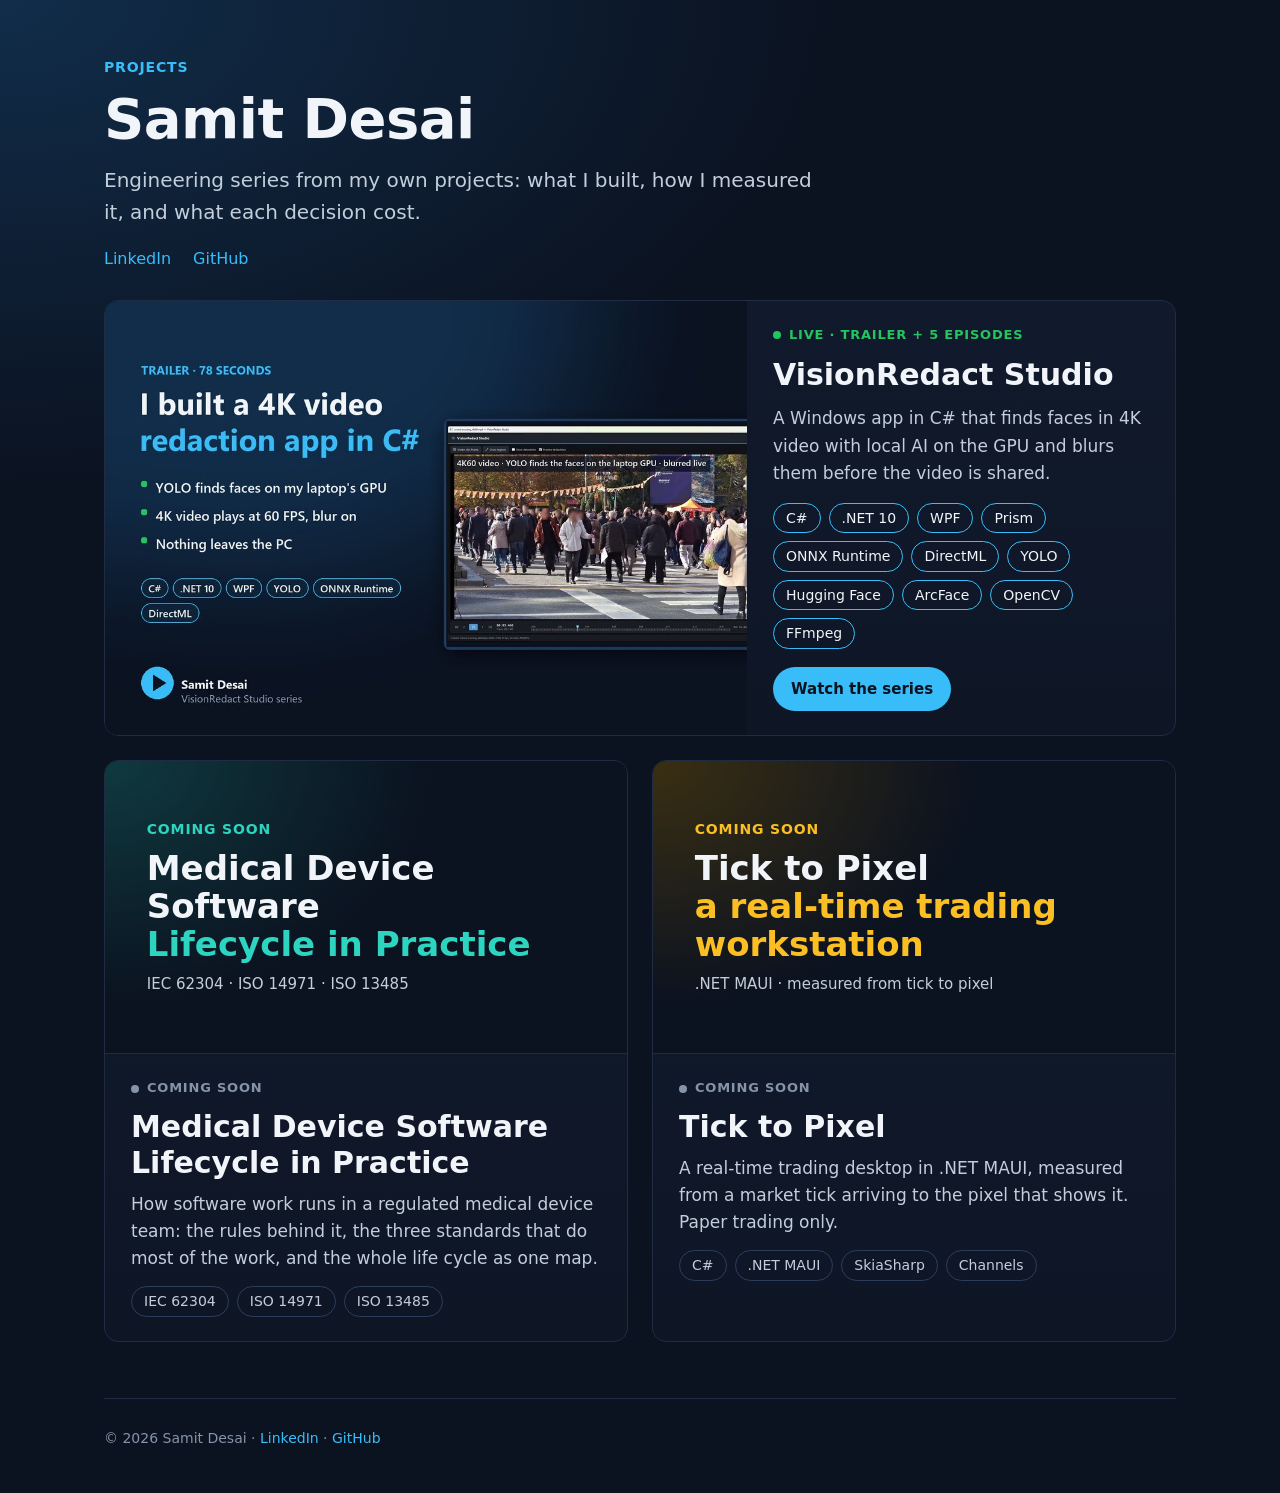
==== index.html @ fae6296b "Project page: list the tools VisionRedact uses" ====
<!doctype html>
<html lang="en">
<head>
<meta charset="utf-8">
<meta name="viewport" content="width=device-width, initial-scale=1">
<title>Samit Desai: projects</title>
<meta name="description" content="Engineering series from my own projects: what I built, how I measured it, and what each decision cost.">
<meta name="author" content="Samit Desai">
<meta name="theme-color" content="#0b1220">
<meta property="og:type" content="website">
<meta property="og:title" content="Samit Desai: projects">
<meta property="og:description" content="Engineering series from my own projects: what I built, how I measured it, and what each decision cost.">
<meta property="og:url" content="https://samit-desai.github.io/">
<meta property="og:image" content="https://samit-desai.github.io/img/visionredact.jpg">
<meta name="twitter:card" content="summary_large_image">
<link rel="icon" href="favicon.svg" type="image/svg+xml">
<style>
:root {
  --bg: #0b1220;
  --glow: #112d4a;
  --panel: #111a2c;
  --panel-2: #0e1626;
  --line: #1f2c44;
  --text: #f1f5f9;
  --text-2: #c3cedb;
  --muted: #8594a8;
  --accent: #38bdf8;
  --green: #22c55e;
  --radius: 14px;
  color-scheme: dark;
}
* { box-sizing: border-box; }
html { -webkit-text-size-adjust: 100%; }
body {
  margin: 0;
  background: var(--bg) radial-gradient(1200px 700px at 0 0, var(--glow), transparent 70%) no-repeat;
  color: var(--text);
  font: 17px/1.6 "Segoe UI", system-ui, -apple-system, "Helvetica Neue", Roboto, Arial, sans-serif;
}
a { color: var(--accent); text-decoration: none; }
a:hover { text-decoration: underline; }
img { display: block; max-width: 100%; }
.wrap { max-width: 1120px; margin: 0 auto; padding-inline: 24px; }
header { padding-block: 56px 28px; }
.kicker { color: var(--accent); font-weight: 700; letter-spacing: .06em; text-transform: uppercase; font-size: 14px; margin: 0 0 10px; }
h1 { font-size: clamp(34px, 6vw, 56px); line-height: 1.1; margin: 0 0 14px; letter-spacing: -.01em; }
.lead { color: var(--text-2); font-size: clamp(17px, 2.2vw, 20px); max-width: 720px; margin: 0 0 18px; }
.contact { display: flex; gap: 22px; font-size: 16px; }
main { display: grid; gap: 24px; padding-bottom: 56px; }
.card {
  display: grid; background: linear-gradient(180deg, var(--panel), var(--panel-2));
  border: 1px solid var(--line); border-radius: var(--radius); overflow: hidden; color: var(--text);
}
.card:hover { text-decoration: none; }
a.card:hover { border-color: #2b5c80; }
a.card:hover .go { background: #7dd3fc; }
.featured { grid-template-columns: 3fr 2fr; }
.cover { aspect-ratio: 16 / 9; width: 100%; height: 100%; object-fit: cover; object-position: 0 50%; background: #0b1220; }
.body { padding: 24px 26px; display: flex; flex-direction: column; gap: 10px; }
.featured .body { justify-content: center; gap: 12px; }
.status { display: inline-flex; align-items: center; gap: 8px; font-size: 13px; font-weight: 700; letter-spacing: .06em; text-transform: uppercase; color: var(--green); }
.status::before { content: ""; width: 8px; height: 8px; border-radius: 50%; background: currentColor; }
.status.soon { color: var(--muted); }
h2 { font-size: clamp(22px, 2.8vw, 30px); line-height: 1.2; margin: 0; }
.body p { margin: 0; color: var(--text-2); }
.tags { display: flex; flex-wrap: wrap; gap: 8px; margin: 4px 0 0; padding: 0; list-style: none; }
.tags li { border: 1.5px solid var(--accent); border-radius: 999px; padding: 3px 12px; font-size: 14px; }
.go { align-self: flex-start; margin-top: 6px; background: var(--accent); color: #0b1220; font-weight: 600; font-size: 15px; padding: 10px 18px; border-radius: 999px; }
.pair { display: grid; grid-template-columns: 1fr 1fr; gap: 24px; }
.pair .card { grid-template-rows: auto 1fr; }
.pair .tags li { border-color: #2b3d5a; color: var(--text-2); }

/* covers for projects that are not out yet, drawn in the style of the episode covers */
.made {
  aspect-ratio: 16 / 9; padding: 7% 8%; display: flex; flex-direction: column; justify-content: center; gap: 4%;
  background: radial-gradient(90% 120% at 0 0, var(--tint), transparent 70%), #0b1220; border-bottom: 1px solid var(--line);
}
.made .k { color: var(--hue); font-weight: 700; letter-spacing: .06em; text-transform: uppercase; font-size: clamp(11px, 1.3vw, 14px); }
.made .t { font-size: clamp(22px, 3.2vw, 34px); font-weight: 700; line-height: 1.12; }
.made .t span { color: var(--hue); display: block; }
.made .s { color: var(--text-2); font-size: clamp(12px, 1.4vw, 15px); }
.med { --hue: #2dd4bf; --tint: #0f3a3f; }
.trade { --hue: #fbbf24; --tint: #3a2f12; }

footer { border-top: 1px solid var(--line); padding-block: 24px 40px; color: var(--muted); font-size: 14px; }
footer p { margin: 4px 0; }

@media (max-width: 860px) {
  .featured, .pair { grid-template-columns: 1fr; }
  .featured .cover { height: auto; }
}
@media (max-width: 560px) {
  body { font-size: 16px; }
  .wrap { padding-inline: 16px; }
  header { padding-block: 36px 20px; }
  .body { padding: 18px 16px; }
}
</style>
</head>
<body>
<div class="wrap">
<header>
  <p class="kicker">Projects</p>
  <h1>Samit Desai</h1>
  <p class="lead">Engineering series from my own projects: what I built, how I measured it, and what each decision
  cost.</p>
  <div class="contact"><a href="https://www.linkedin.com/in/samit-desai-62868420">LinkedIn</a><a href="https://github.com/Samit-Desai">GitHub</a></div>
</header>

<main>
  <a class="card featured" href="visionredact-series/">
    <img class="cover" src="img/visionredact.jpg" alt="VisionRedact Studio trailer cover: I built a 4K video redaction app in C#" width="1280" height="720">
    <div class="body">
      <span class="status">Live · trailer + 5 episodes</span>
      <h2>VisionRedact Studio</h2>
      <p>A Windows app in C# that finds faces in 4K video with local AI on the GPU and blurs them before the video is
      shared.</p>
      <ul class="tags"><li>C#</li><li>.NET 10</li><li>WPF</li><li>Prism</li><li>ONNX Runtime</li><li>DirectML</li>
      <li>YOLO</li><li>Hugging Face</li><li>ArcFace</li><li>OpenCV</li><li>FFmpeg</li></ul>
      <span class="go">Watch the series</span>
    </div>
  </a>

  <div class="pair">
    <div class="card">
      <div class="made med" role="img" aria-label="Cover: Medical Device Software Lifecycle in Practice, coming soon">
        <span class="k">Coming soon</span>
        <span class="t">Medical Device Software <span>Lifecycle in Practice</span></span>
        <span class="s">IEC 62304 · ISO 14971 · ISO 13485</span>
      </div>
      <div class="body">
        <span class="status soon">Coming soon</span>
        <h2>Medical Device Software Lifecycle in Practice</h2>
        <p>How software work runs in a regulated medical device team: the rules behind it, the three standards that do
        most of the work, and the whole life cycle as one map.</p>
        <ul class="tags"><li>IEC 62304</li><li>ISO 14971</li><li>ISO 13485</li></ul>
      </div>
    </div>

    <div class="card">
      <div class="made trade" role="img" aria-label="Cover: Tick to Pixel, a real-time trading workstation, coming soon">
        <span class="k">Coming soon</span>
        <span class="t">Tick to Pixel <span>a real-time trading workstation</span></span>
        <span class="s">.NET MAUI · measured from tick to pixel</span>
      </div>
      <div class="body">
        <span class="status soon">Coming soon</span>
        <h2>Tick to Pixel</h2>
        <p>A real-time trading desktop in .NET MAUI, measured from a market tick arriving to the pixel that shows it.
        Paper trading only.</p>
        <ul class="tags"><li>C#</li><li>.NET MAUI</li><li>SkiaSharp</li><li>Channels</li></ul>
      </div>
    </div>
  </div>
</main>

<footer>
  <p>© 2026 Samit Desai · <a href="https://www.linkedin.com/in/samit-desai-62868420">LinkedIn</a> · <a href="https://github.com/Samit-Desai">GitHub</a></p>
</footer>
</div>
</body>
</html>
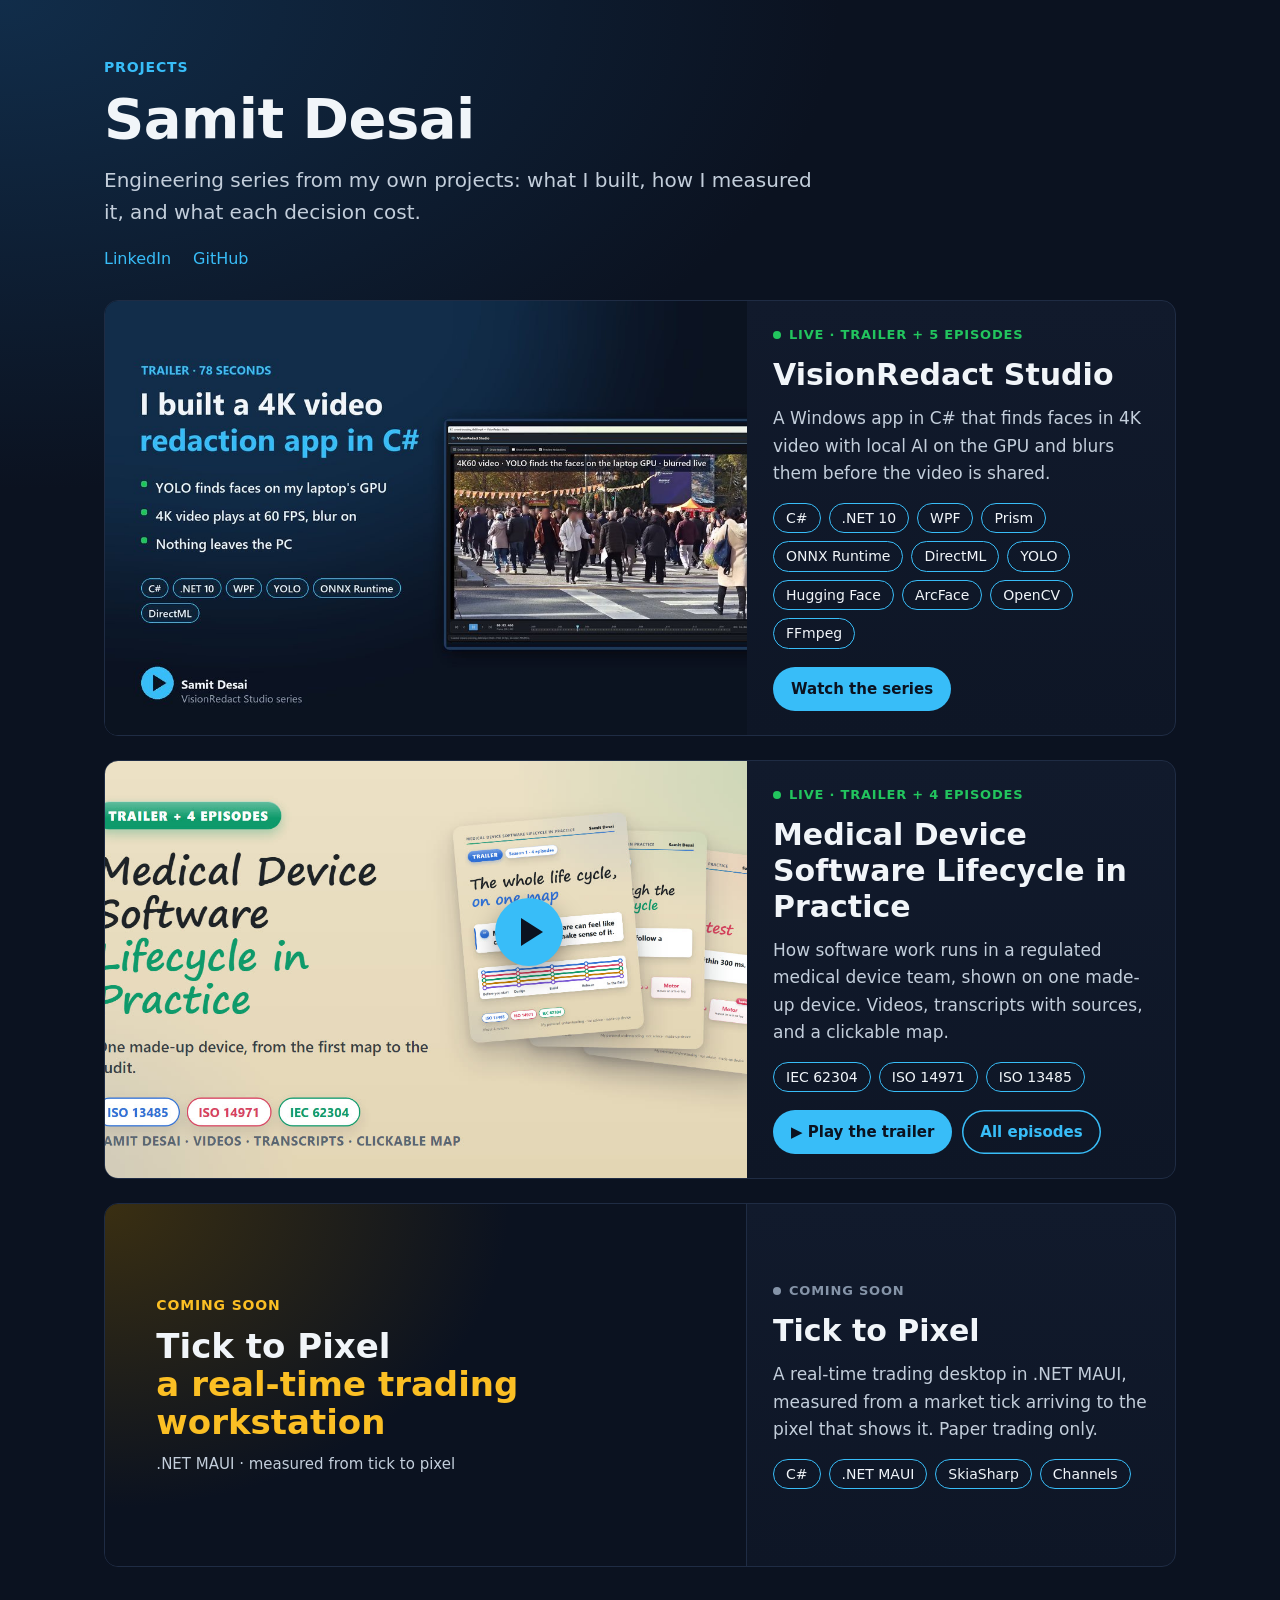
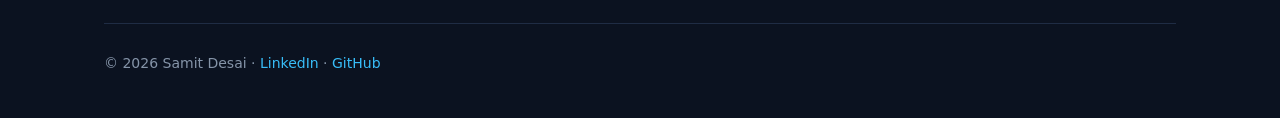
==== commit 52481e0c: "Medical Device Software Lifecycle in Practice: series site (trailer, 4 episodes, clickable map); pro" ====
--- a/index.html
+++ b/index.html
@@ -80,6 +80,20 @@
 .made .t span { color: var(--hue); display: block; }
 .made .s { color: var(--text-2); font-size: clamp(12px, 1.4vw, 15px); }
 .med { --hue: #2dd4bf; --tint: #0f3a3f; }
+.cover.mid { object-position: 50% 50%; }
+/* a picture that plays the trailer, with a play button on it, and two buttons beside it */
+.shot { position: relative; display: block; height: 100%; }
+.shot .pl { position: absolute; left: 66%; top: 41%;   /* on the trailer cover */ width: 68px; height: 68px; margin: -34px 0 0 -34px; border-radius: 50%;
+            background: var(--accent); box-shadow: 0 10px 26px rgba(0,0,0,.35); transition: transform .2s ease; }
+.shot .pl::after { content: ""; position: absolute; left: 26px; top: 20px; border-style: solid; border-width: 14px 0 14px 22px;
+                   border-color: transparent transparent transparent #0b1220; }
+.shot:hover .pl, .shot:focus-visible .pl { transform: scale(1.08); background: #7dd3fc; }
+.btns { display: flex; flex-wrap: wrap; gap: 10px; margin-top: 6px; }
+.btns .go { margin-top: 0; text-decoration: none; }
+.btns .go:hover { background: #7dd3fc; text-decoration: none; }
+.go.ghost { background: transparent; color: var(--accent); box-shadow: inset 0 0 0 1.5px var(--accent); }
+.go.ghost:hover { background: rgba(56,189,248,.12); }
+.featured .made { height: 100%; border-bottom: 0; border-right: 1px solid var(--line); }
 .trade { --hue: #fbbf24; --tint: #3a2f12; }
 
 footer { border-top: 1px solid var(--line); padding-block: 24px 40px; color: var(--muted); font-size: 14px; }
@@ -87,6 +101,7 @@
 
 @media (max-width: 860px) {
   .featured, .pair { grid-template-columns: 1fr; }
+  .featured .made { border-right: 0; border-bottom: 1px solid var(--line); }
   .featured .cover { height: auto; }
 }
 @media (max-width: 560px) {
@@ -121,35 +136,33 @@
     </div>
   </a>
 
-  <div class="pair">
-    <div class="card">
-      <div class="made med" role="img" aria-label="Cover: Medical Device Software Lifecycle in Practice, coming soon">
-        <span class="k">Coming soon</span>
-        <span class="t">Medical Device Software <span>Lifecycle in Practice</span></span>
-        <span class="s">IEC 62304 · ISO 14971 · ISO 13485</span>
-      </div>
-      <div class="body">
-        <span class="status soon">Coming soon</span>
-        <h2>Medical Device Software Lifecycle in Practice</h2>
-        <p>How software work runs in a regulated medical device team: the rules behind it, the three standards that do
-        most of the work, and the whole life cycle as one map.</p>
-        <ul class="tags"><li>IEC 62304</li><li>ISO 14971</li><li>ISO 13485</li></ul>
-      </div>
+  <div class="card featured">
+    <a class="shot" href="meddevice-sdlc-series/00-trailer/" aria-label="Play the trailer: Medical Device Software Lifecycle in Practice">
+      <img class="cover mid" src="img/meddevice.jpg" alt="Cover: Medical Device Software Lifecycle in Practice, a trailer and four episodes" width="1280" height="720">
+      <span class="pl" aria-hidden="true"></span>
+    </a>
+    <div class="body">
+      <span class="status">Live · trailer + 4 episodes</span>
+      <h2>Medical Device Software Lifecycle in Practice</h2>
+      <p>How software work runs in a regulated medical device team, shown on one made-up device. Videos, transcripts
+      with sources, and a clickable map.</p>
+      <ul class="tags"><li>IEC 62304</li><li>ISO 14971</li><li>ISO 13485</li></ul>
+      <div class="btns"><a class="go" href="meddevice-sdlc-series/00-trailer/">▶ Play the trailer</a><a class="go ghost" href="meddevice-sdlc-series/">All episodes</a></div>
     </div>
+  </div>
 
-    <div class="card">
-      <div class="made trade" role="img" aria-label="Cover: Tick to Pixel, a real-time trading workstation, coming soon">
-        <span class="k">Coming soon</span>
-        <span class="t">Tick to Pixel <span>a real-time trading workstation</span></span>
-        <span class="s">.NET MAUI · measured from tick to pixel</span>
-      </div>
-      <div class="body">
-        <span class="status soon">Coming soon</span>
-        <h2>Tick to Pixel</h2>
-        <p>A real-time trading desktop in .NET MAUI, measured from a market tick arriving to the pixel that shows it.
-        Paper trading only.</p>
-        <ul class="tags"><li>C#</li><li>.NET MAUI</li><li>SkiaSharp</li><li>Channels</li></ul>
-      </div>
+  <div class="card featured">
+    <div class="made trade" role="img" aria-label="Cover: Tick to Pixel, a real-time trading workstation, coming soon">
+      <span class="k">Coming soon</span>
+      <span class="t">Tick to Pixel <span>a real-time trading workstation</span></span>
+      <span class="s">.NET MAUI · measured from tick to pixel</span>
+    </div>
+    <div class="body">
+      <span class="status soon">Coming soon</span>
+      <h2>Tick to Pixel</h2>
+      <p>A real-time trading desktop in .NET MAUI, measured from a market tick arriving to the pixel that shows it.
+      Paper trading only.</p>
+      <ul class="tags"><li>C#</li><li>.NET MAUI</li><li>SkiaSharp</li><li>Channels</li></ul>
     </div>
   </div>
 </main>
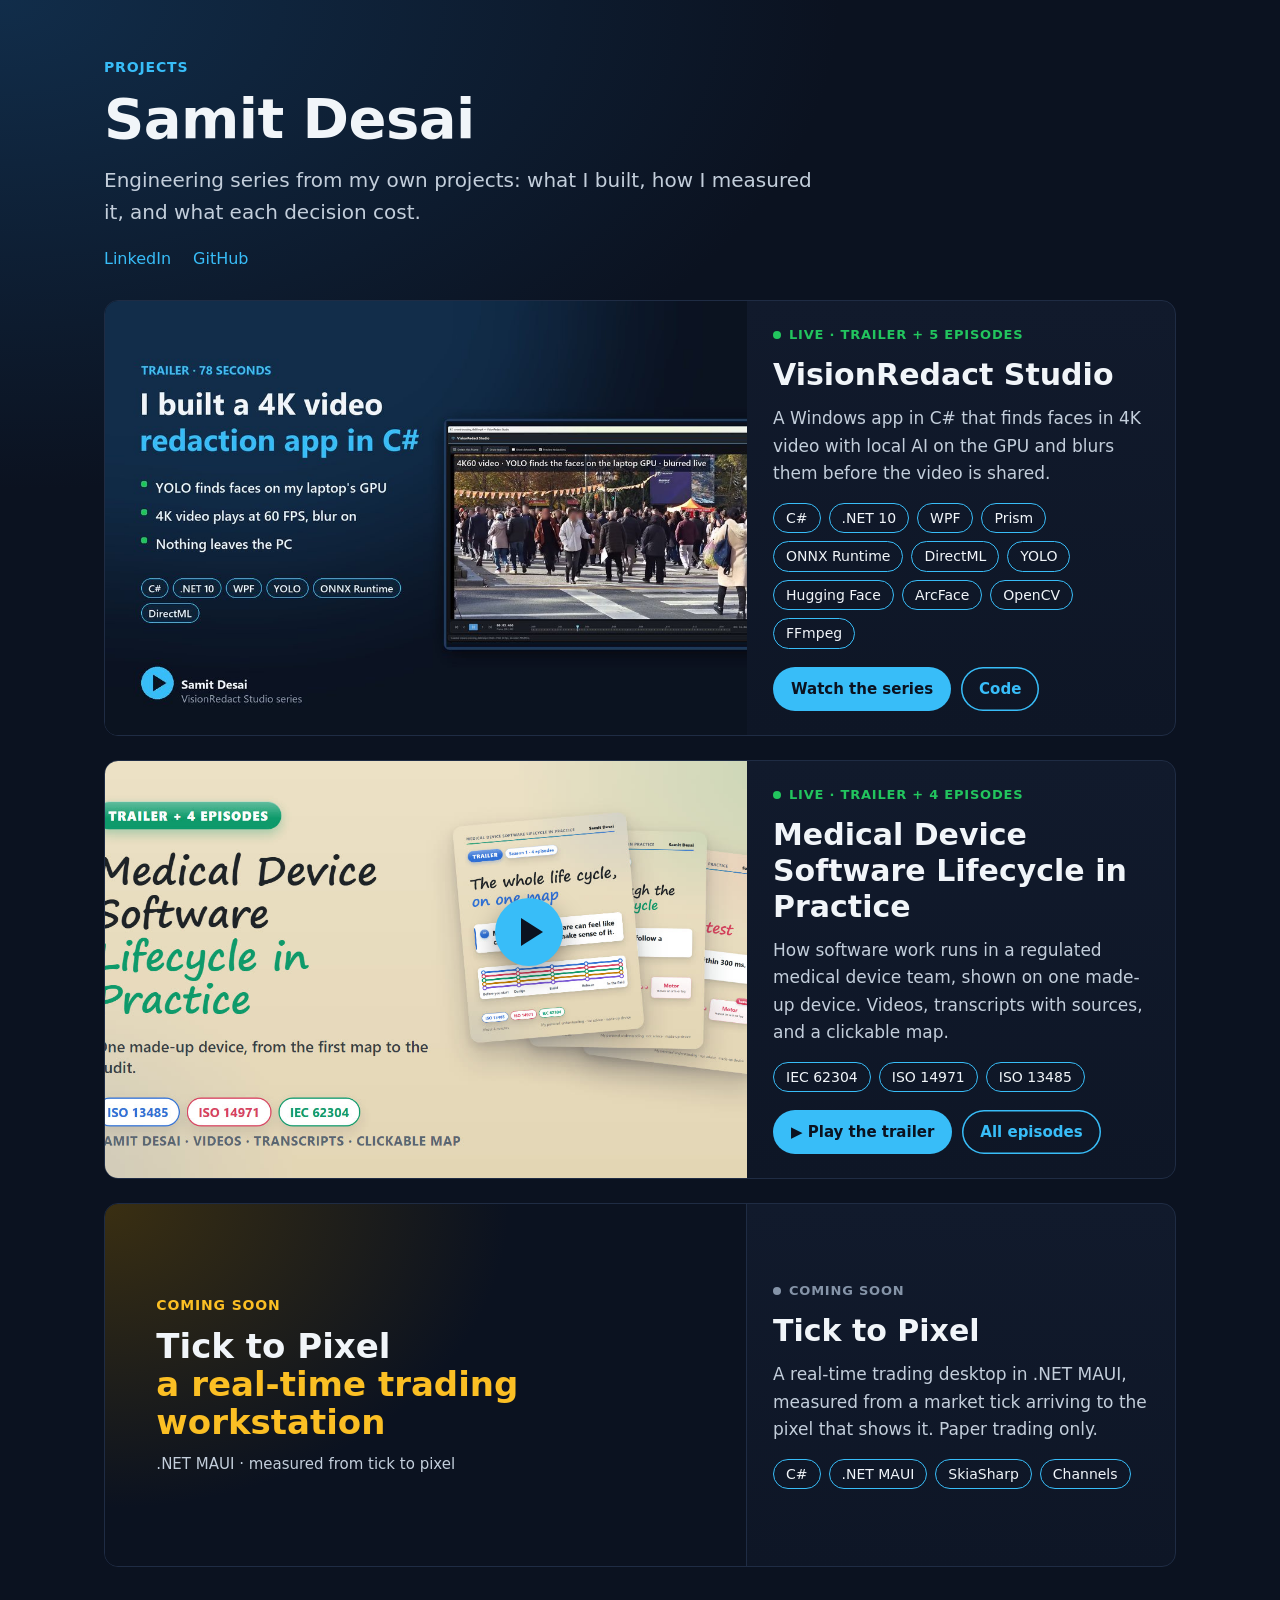
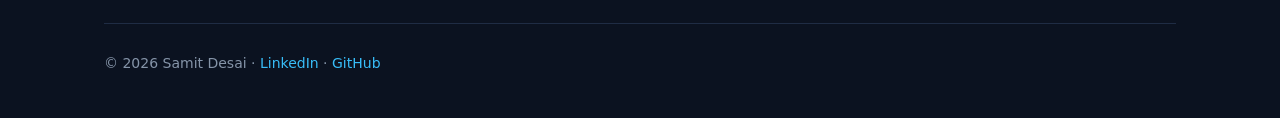
==== commit f88b82ff: "Project page: the VisionRedact card links to the code" ====
--- a/index.html
+++ b/index.html
@@ -51,9 +51,6 @@
   display: grid; background: linear-gradient(180deg, var(--panel), var(--panel-2));
   border: 1px solid var(--line); border-radius: var(--radius); overflow: hidden; color: var(--text);
 }
-.card:hover { text-decoration: none; }
-a.card:hover { border-color: #2b5c80; }
-a.card:hover .go { background: #7dd3fc; }
 .featured { grid-template-columns: 3fr 2fr; }
 .cover { aspect-ratio: 16 / 9; width: 100%; height: 100%; object-fit: cover; object-position: 0 50%; background: #0b1220; }
 .body { padding: 24px 26px; display: flex; flex-direction: column; gap: 10px; }
@@ -123,8 +120,10 @@
 </header>
 
 <main>
-  <a class="card featured" href="visionredact-series/">
-    <img class="cover" src="img/visionredact.jpg" alt="VisionRedact Studio trailer cover: I built a 4K video redaction app in C#" width="1280" height="720">
+  <div class="card featured">
+    <a class="shot" href="visionredact-series/" aria-label="Watch the series: VisionRedact Studio">
+      <img class="cover" src="img/visionredact.jpg" alt="VisionRedact Studio trailer cover: I built a 4K video redaction app in C#" width="1280" height="720">
+    </a>
     <div class="body">
       <span class="status">Live · trailer + 5 episodes</span>
       <h2>VisionRedact Studio</h2>
@@ -132,12 +131,12 @@
       shared.</p>
       <ul class="tags"><li>C#</li><li>.NET 10</li><li>WPF</li><li>Prism</li><li>ONNX Runtime</li><li>DirectML</li>
       <li>YOLO</li><li>Hugging Face</li><li>ArcFace</li><li>OpenCV</li><li>FFmpeg</li></ul>
-      <span class="go">Watch the series</span>
+      <div class="btns"><a class="go" href="visionredact-series/">Watch the series</a><a class="go ghost" href="https://github.com/Samit-Desai/VisionRedact">Code</a></div>
     </div>
-  </a>
+  </div>
 
   <div class="card featured">
-    <a class="shot" href="meddevice-sdlc-series/00-trailer/" aria-label="Play the trailer: Medical Device Software Lifecycle in Practice">
+    <a class="shot" href="meddevice-sdlc-series/00-trailer/#play" aria-label="Play the trailer: Medical Device Software Lifecycle in Practice">
       <img class="cover mid" src="img/meddevice.jpg" alt="Cover: Medical Device Software Lifecycle in Practice, a trailer and four episodes" width="1280" height="720">
       <span class="pl" aria-hidden="true"></span>
     </a>
@@ -147,7 +146,7 @@
       <p>How software work runs in a regulated medical device team, shown on one made-up device. Videos, transcripts
       with sources, and a clickable map.</p>
       <ul class="tags"><li>IEC 62304</li><li>ISO 14971</li><li>ISO 13485</li></ul>
-      <div class="btns"><a class="go" href="meddevice-sdlc-series/00-trailer/">▶ Play the trailer</a><a class="go ghost" href="meddevice-sdlc-series/">All episodes</a></div>
+      <div class="btns"><a class="go" href="meddevice-sdlc-series/00-trailer/#play">▶ Play the trailer</a><a class="go ghost" href="meddevice-sdlc-series/">All episodes</a></div>
     </div>
   </div>
 
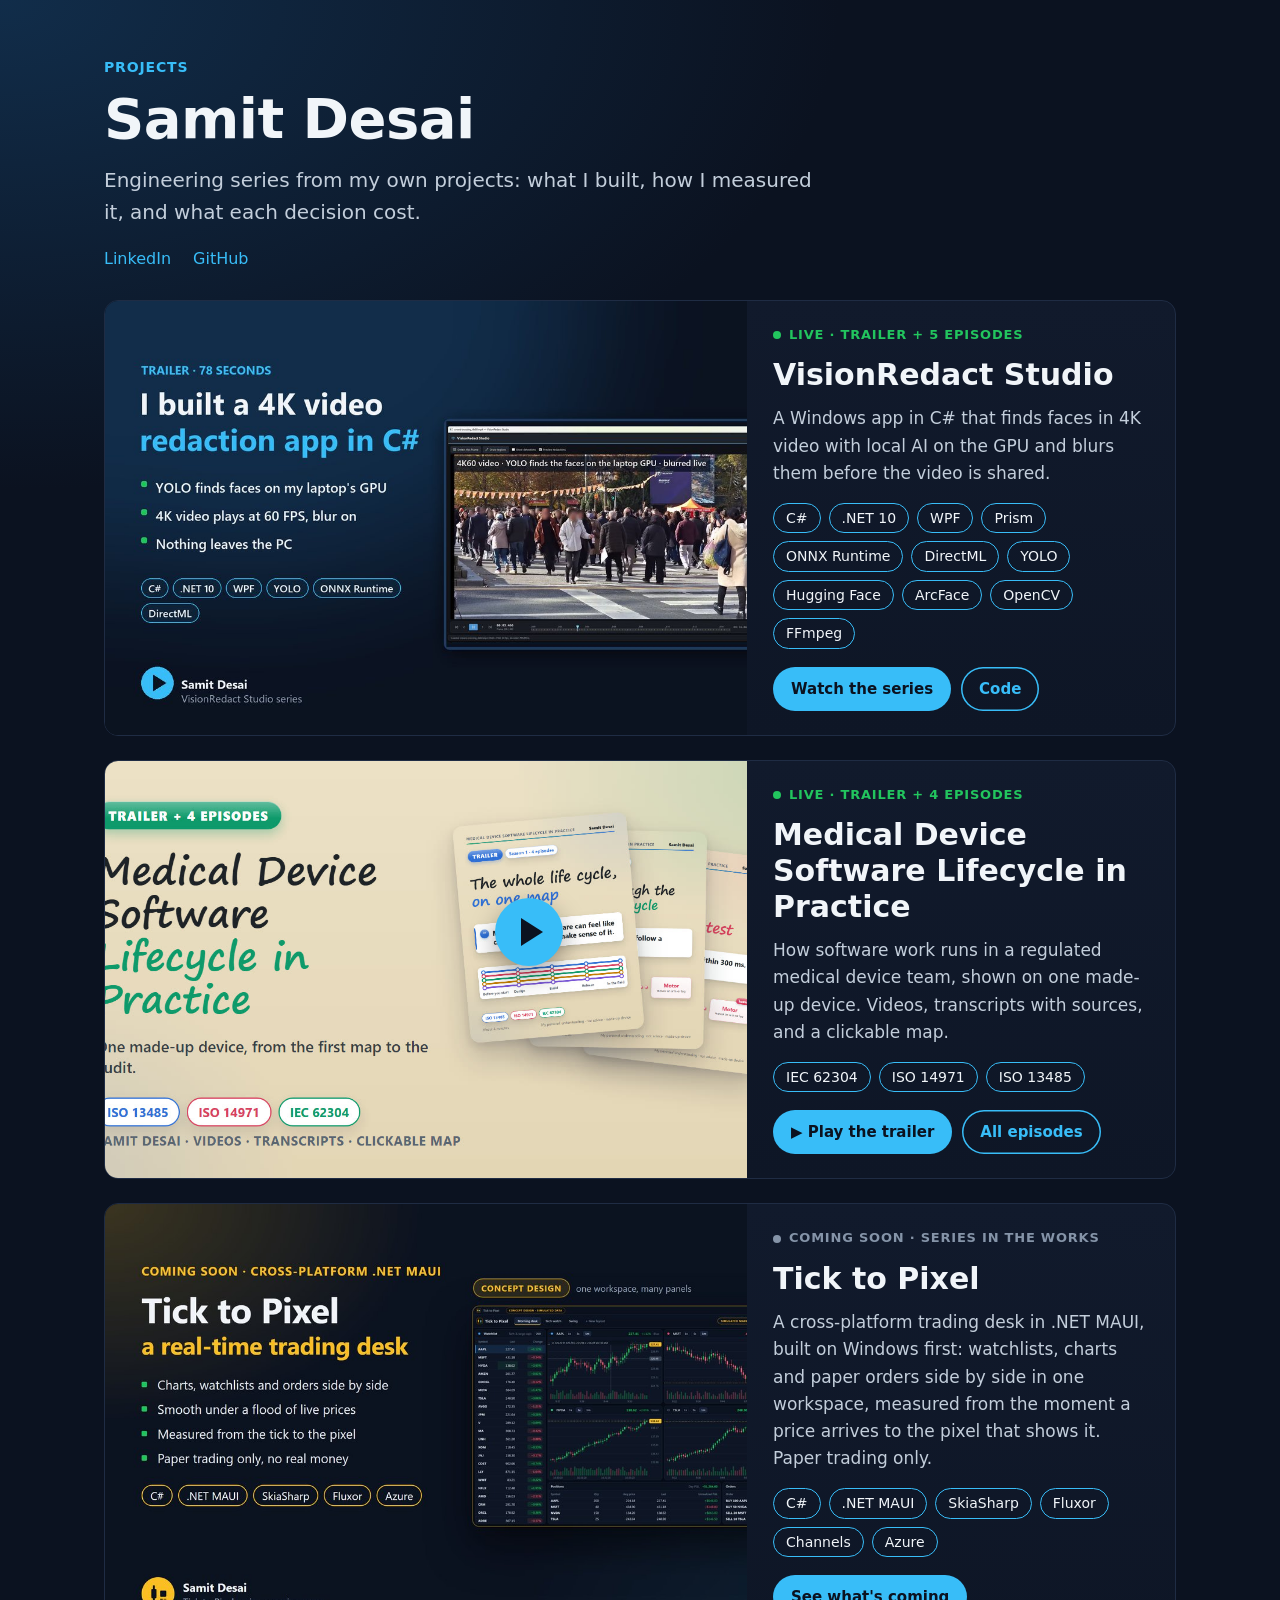
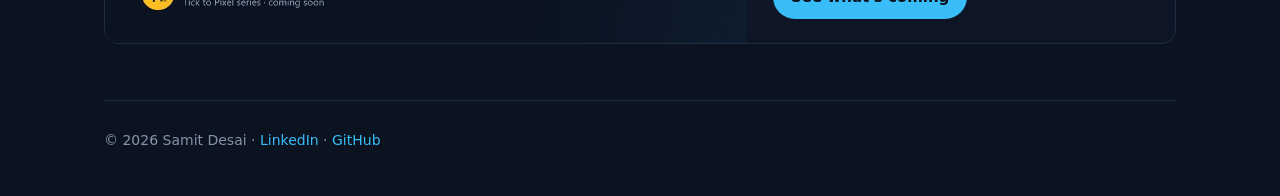
==== commit a405115a: "Tick to Pixel: coming-soon page (the idea, what works, what's next, the series) and a cover for its " ====
--- a/index.html
+++ b/index.html
@@ -151,17 +151,16 @@
   </div>
 
   <div class="card featured">
-    <div class="made trade" role="img" aria-label="Cover: Tick to Pixel, a real-time trading workstation, coming soon">
-      <span class="k">Coming soon</span>
-      <span class="t">Tick to Pixel <span>a real-time trading workstation</span></span>
-      <span class="s">.NET MAUI · measured from tick to pixel</span>
-    </div>
+    <a class="shot" href="tick-to-pixel/" aria-label="Coming soon: Tick to Pixel, see what's coming">
+      <img class="cover" src="img/ticktopixel.jpg" alt="Cover: Tick to Pixel, a real-time trading desk in cross-platform .NET MAUI, coming soon, with a concept design of a workspace of charts, a watchlist and an order ticket" width="1280" height="720">
+    </a>
     <div class="body">
-      <span class="status soon">Coming soon</span>
+      <span class="status soon">Coming soon · series in the works</span>
       <h2>Tick to Pixel</h2>
-      <p>A real-time trading desktop in .NET MAUI, measured from a market tick arriving to the pixel that shows it.
-      Paper trading only.</p>
-      <ul class="tags"><li>C#</li><li>.NET MAUI</li><li>SkiaSharp</li><li>Channels</li></ul>
+      <p>A cross-platform trading desk in .NET MAUI, built on Windows first: watchlists, charts and paper orders side by
+      side in one workspace, measured from the moment a price arrives to the pixel that shows it. Paper trading only.</p>
+      <ul class="tags"><li>C#</li><li>.NET MAUI</li><li>SkiaSharp</li><li>Fluxor</li><li>Channels</li><li>Azure</li></ul>
+      <div class="btns"><a class="go" href="tick-to-pixel/">See what's coming</a></div>
     </div>
   </div>
 </main>
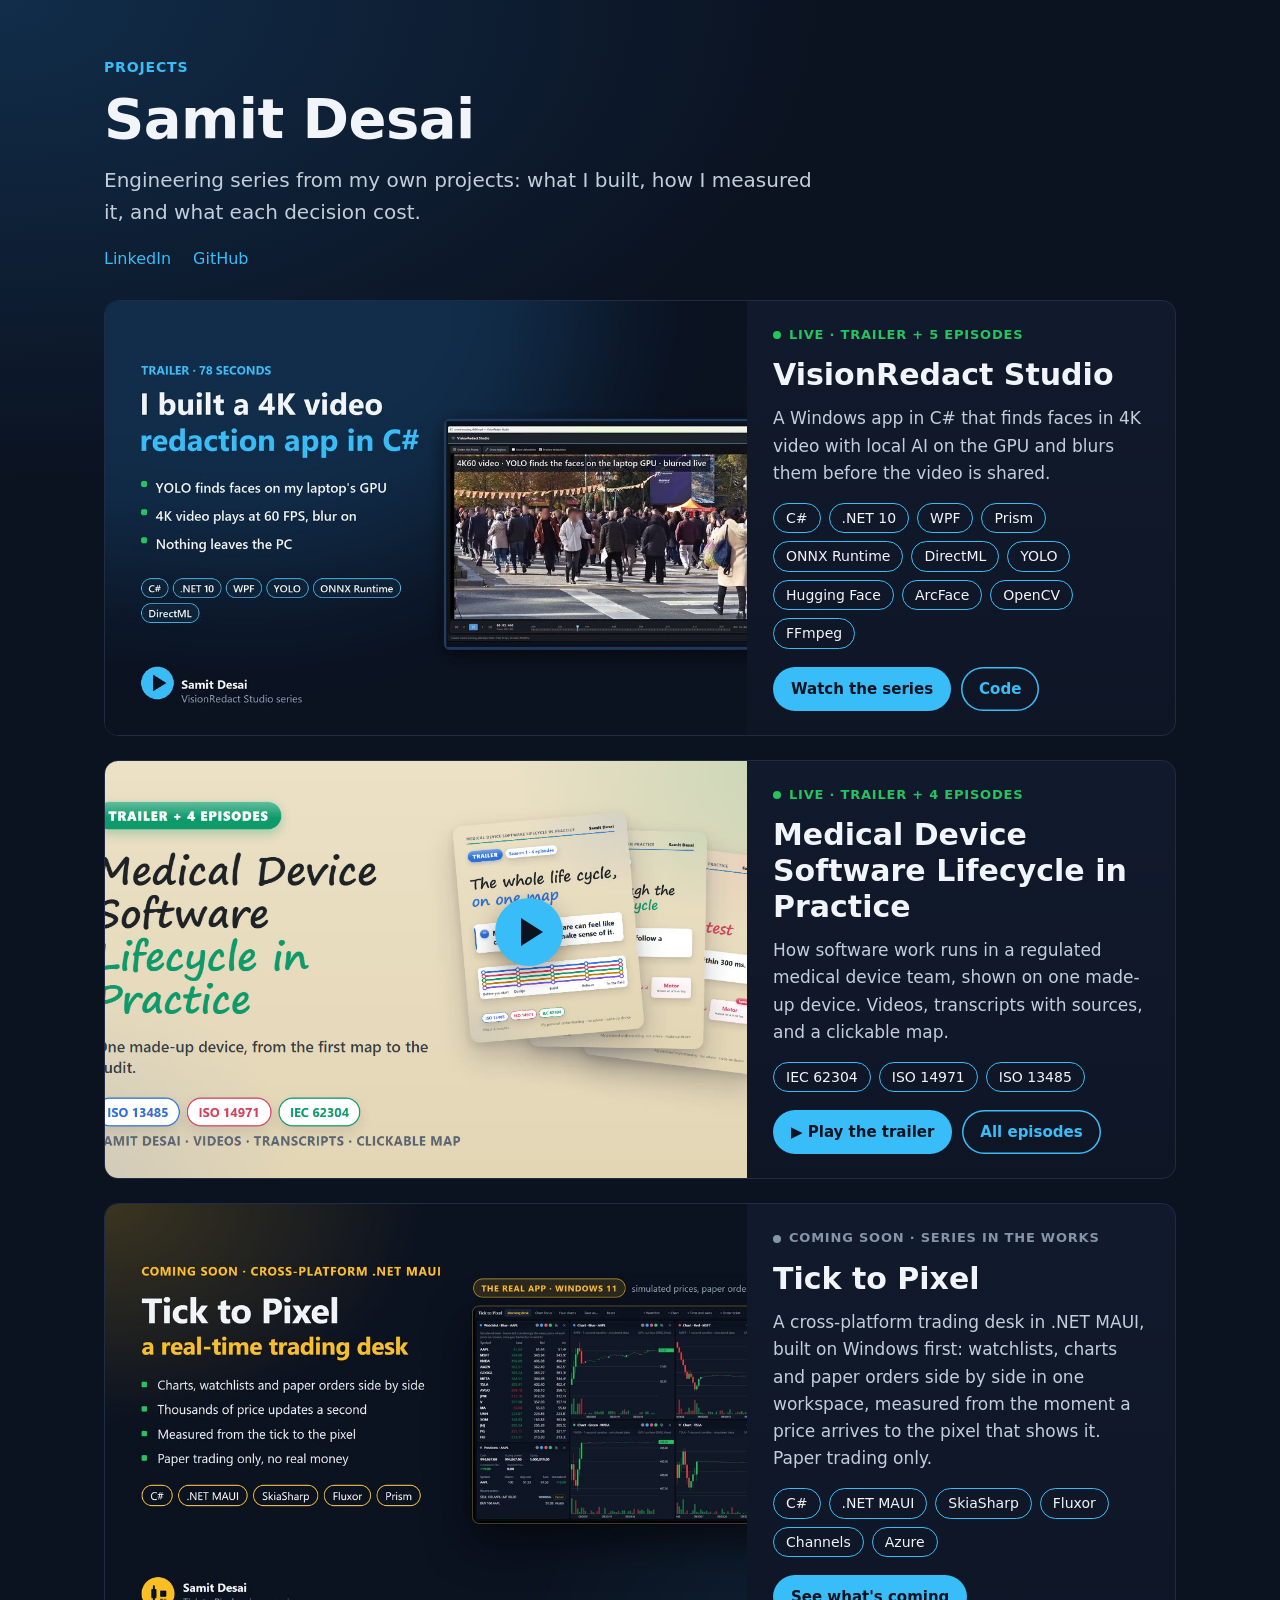
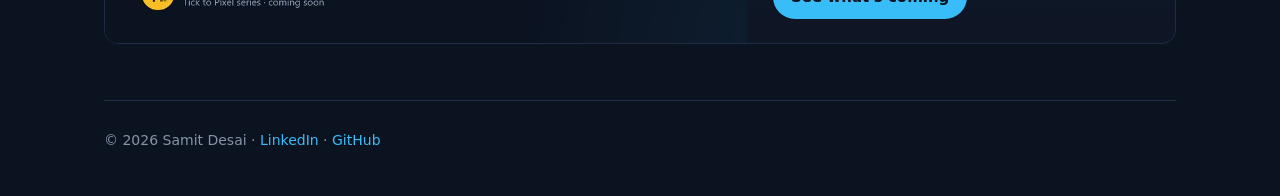
==== commit 466a0686: "Tick to Pixel: screenshots of the real app instead of the concept design; the workspace of panels an" ====
--- a/index.html
+++ b/index.html
@@ -152,7 +152,7 @@
 
   <div class="card featured">
     <a class="shot" href="tick-to-pixel/" aria-label="Coming soon: Tick to Pixel, see what's coming">
-      <img class="cover" src="img/ticktopixel.jpg" alt="Cover: Tick to Pixel, a real-time trading desk in cross-platform .NET MAUI, coming soon, with a concept design of a workspace of charts, a watchlist and an order ticket" width="1280" height="720">
+      <img class="cover" src="img/ticktopixel.jpg" alt="Cover: Tick to Pixel, a real-time trading desk in cross-platform .NET MAUI, coming soon, with a screenshot of the real app: a workspace of charts, a watchlist, an order ticket and positions" width="1280" height="720">
     </a>
     <div class="body">
       <span class="status soon">Coming soon · series in the works</span>
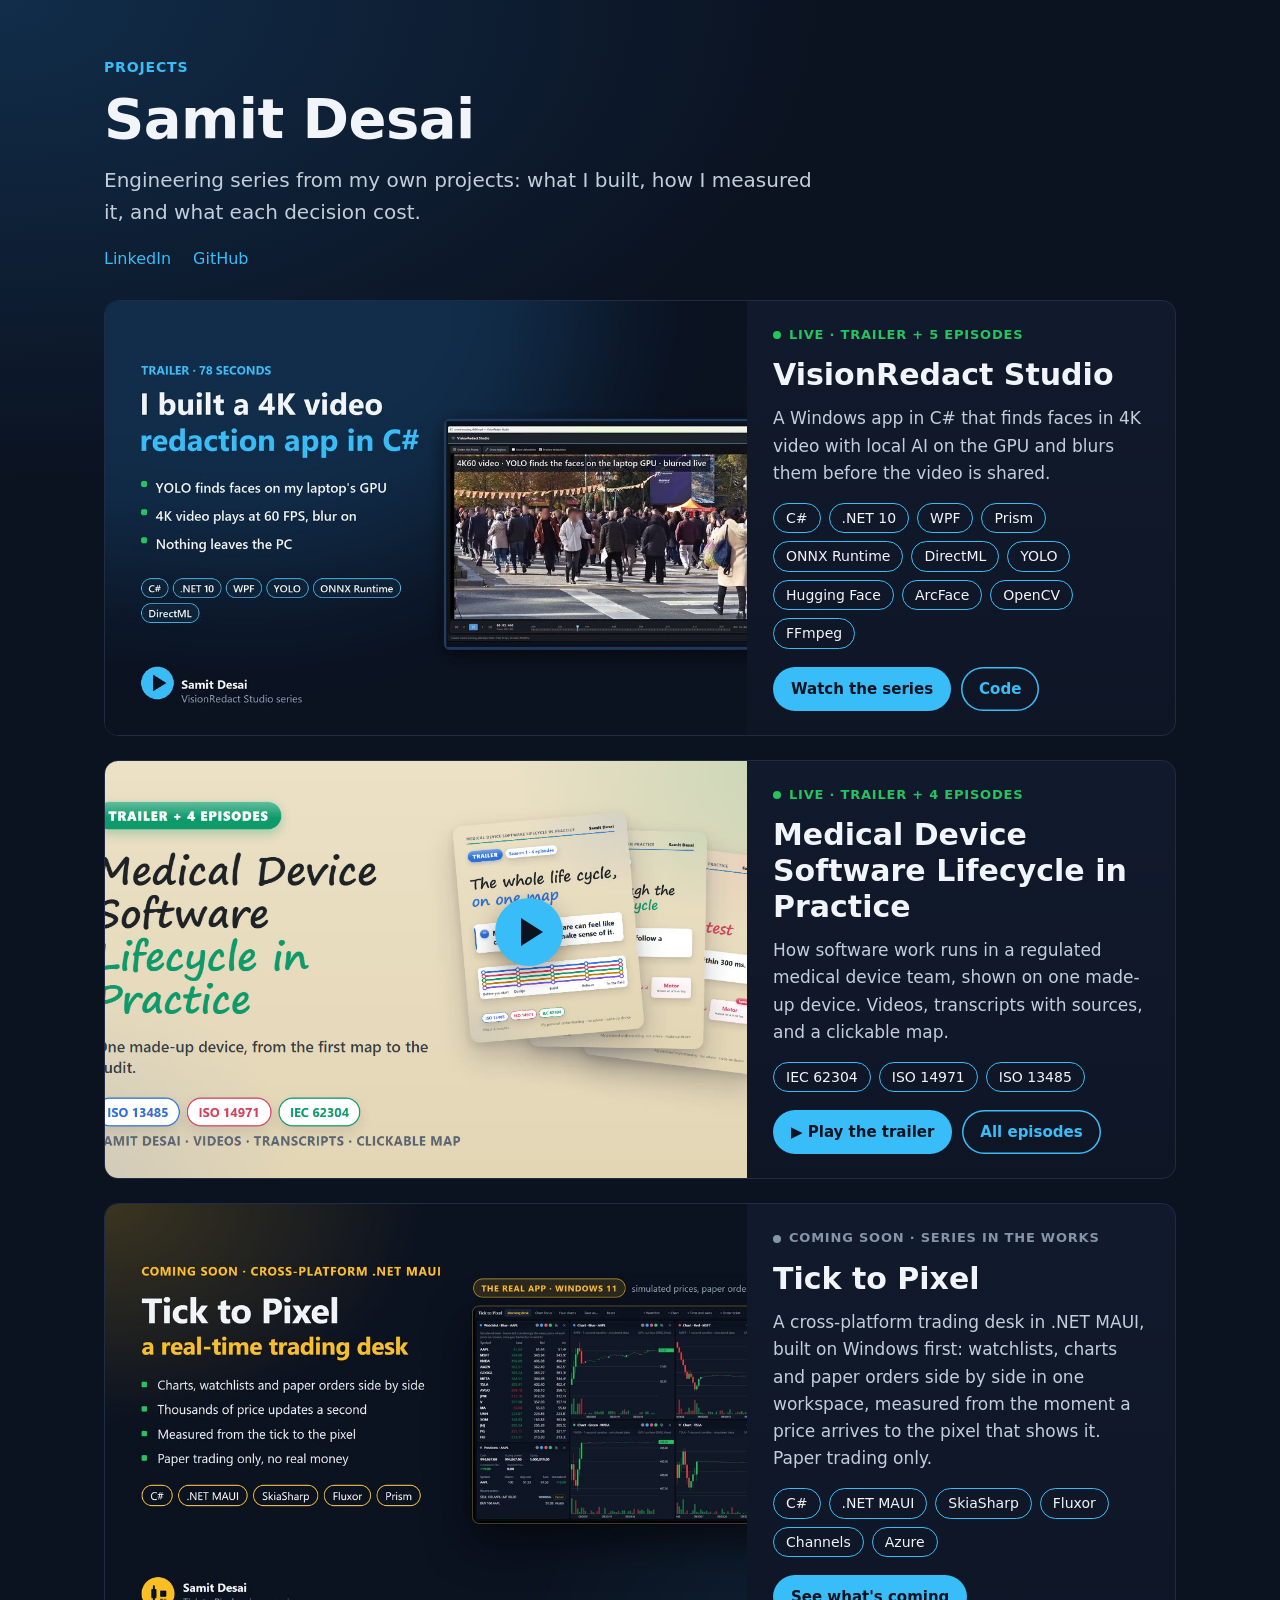
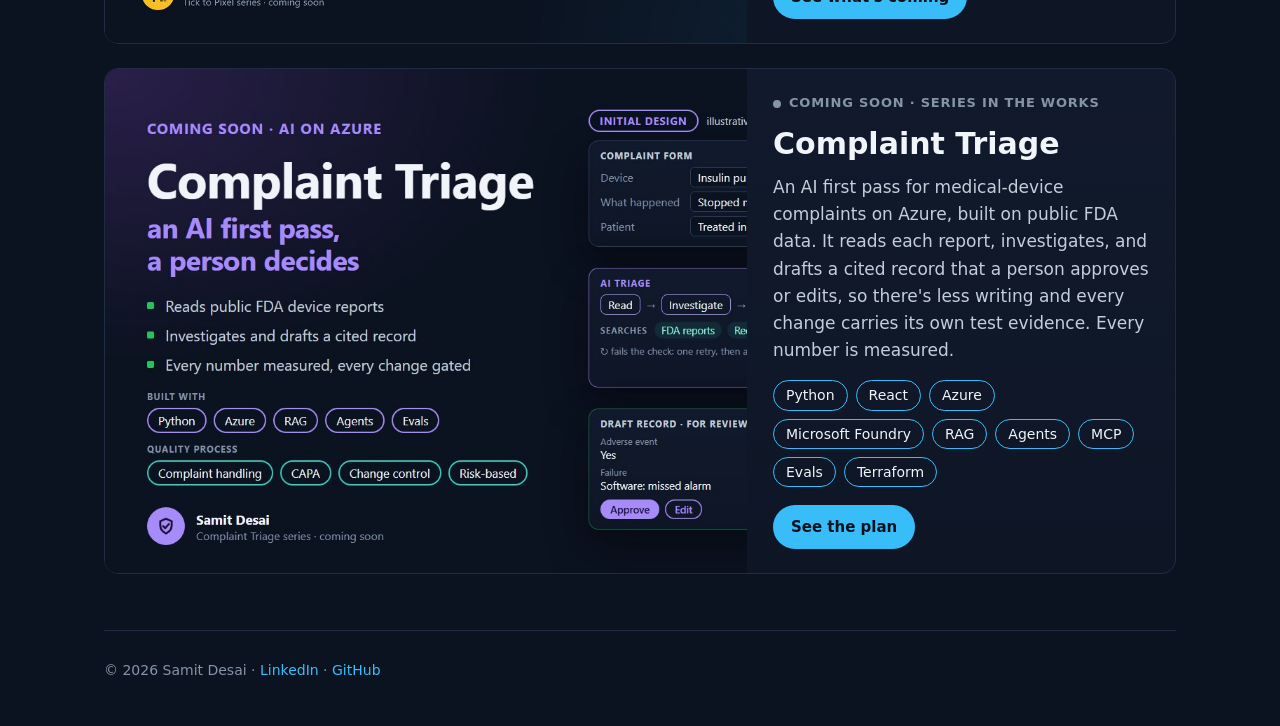
==== commit c2424ed9: "Complaint Triage: coming-soon page (initial design, animated) and a cover for its card The card show" ====
--- a/index.html
+++ b/index.html
@@ -163,6 +163,22 @@
       <div class="btns"><a class="go" href="tick-to-pixel/">See what's coming</a></div>
     </div>
   </div>
+
+  <div class="card featured">
+    <a class="shot" href="complaint-triage/" aria-label="Coming soon: Complaint Triage, see the plan">
+      <img class="cover" src="img/complainttriage.jpg" alt="Cover: Complaint Triage, an AI first pass where a person decides, coming soon. Built with Python, Azure, RAG, agents and evals; quality process: complaint handling, CAPA, change control, risk-based. The initial design, as an illustrative example: a complaint form for an insulin pump goes into AI triage (read, investigate, verify; searching FDA reports, recalls and guidance; using RAG, an agent harness and an eval loop), and out comes a draft record with three verified sources for a person to approve or edit" width="1280" height="720">
+    </a>
+    <div class="body">
+      <span class="status soon">Coming soon · series in the works</span>
+      <h2>Complaint Triage</h2>
+      <p>An AI first pass for medical-device complaints on Azure, built on public FDA data. It reads each report,
+      investigates, and drafts a cited record that a person approves or edits, so there's less writing and every
+      change carries its own test evidence. Every number is measured.</p>
+      <ul class="tags"><li>Python</li><li>React</li><li>Azure</li><li>Microsoft Foundry</li><li>RAG</li><li>Agents</li>
+      <li>MCP</li><li>Evals</li><li>Terraform</li></ul>
+      <div class="btns"><a class="go" href="complaint-triage/">See the plan</a></div>
+    </div>
+  </div>
 </main>
 
 <footer>
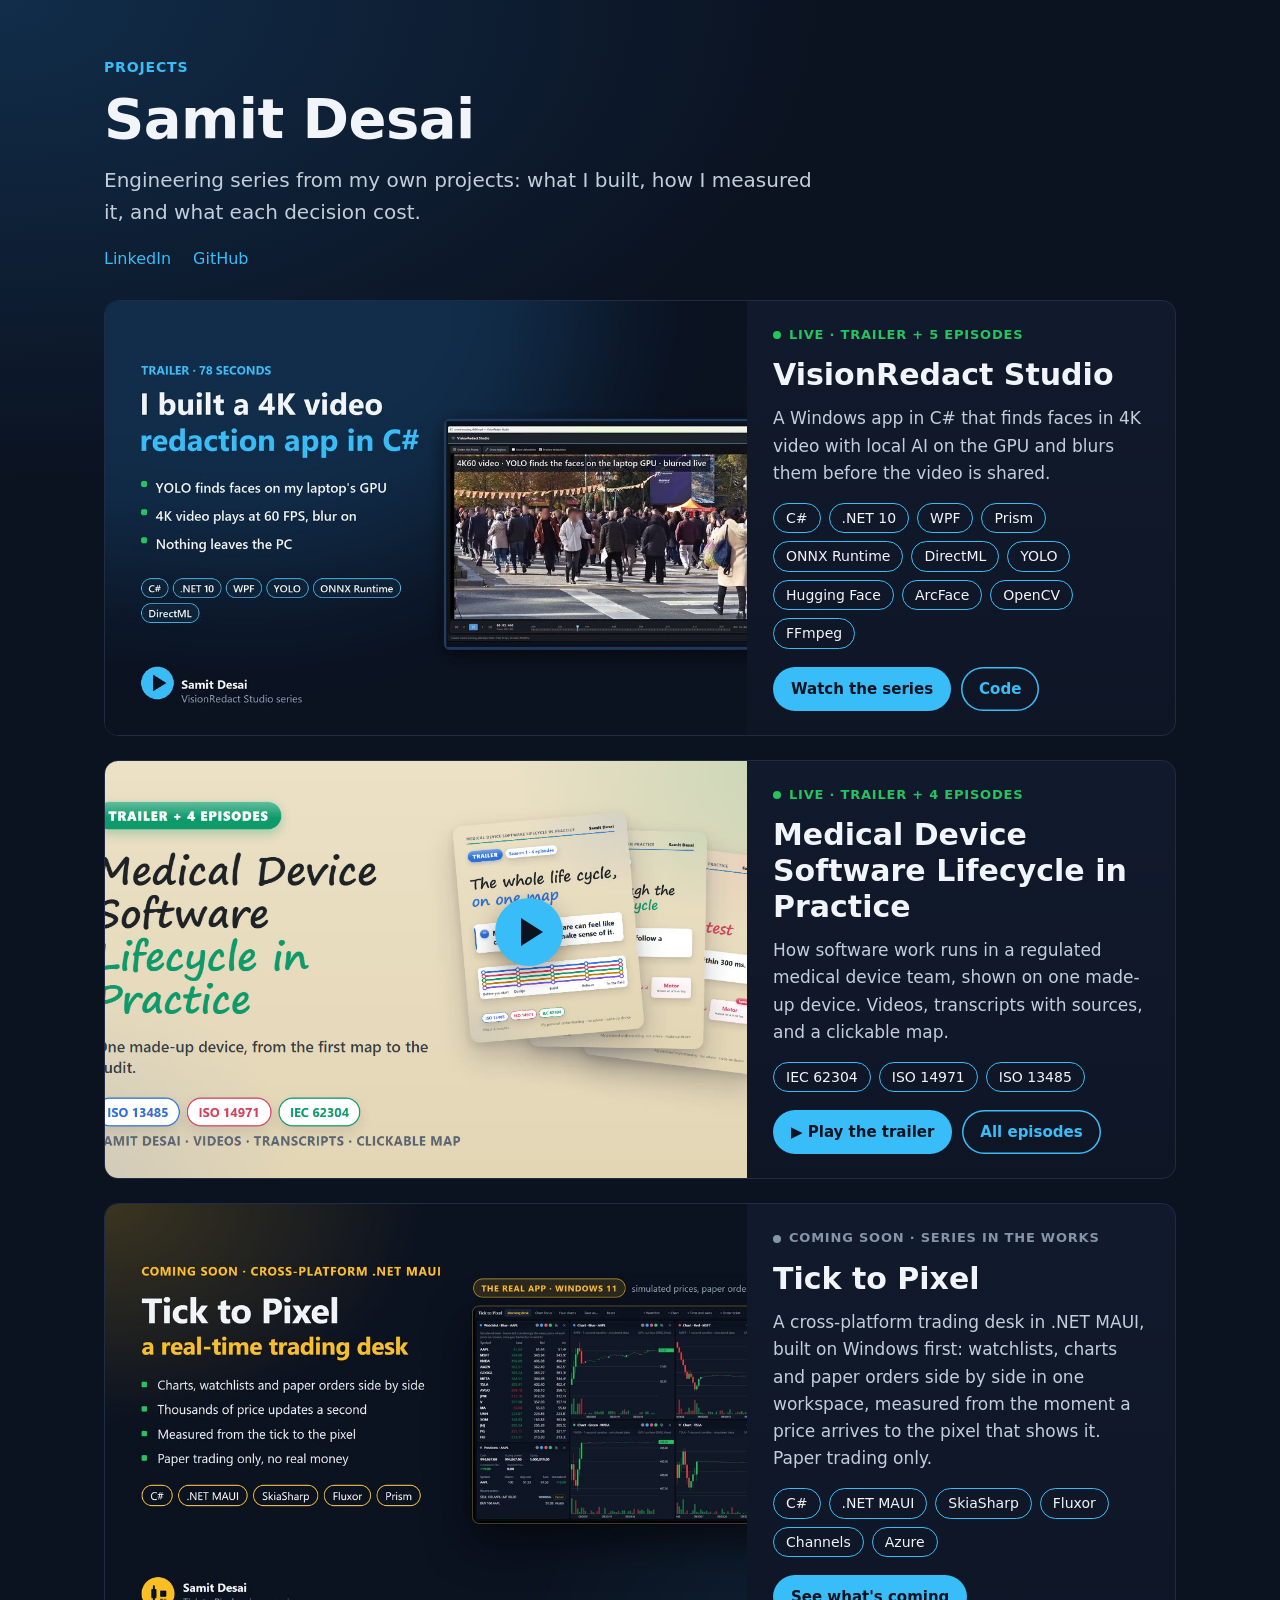
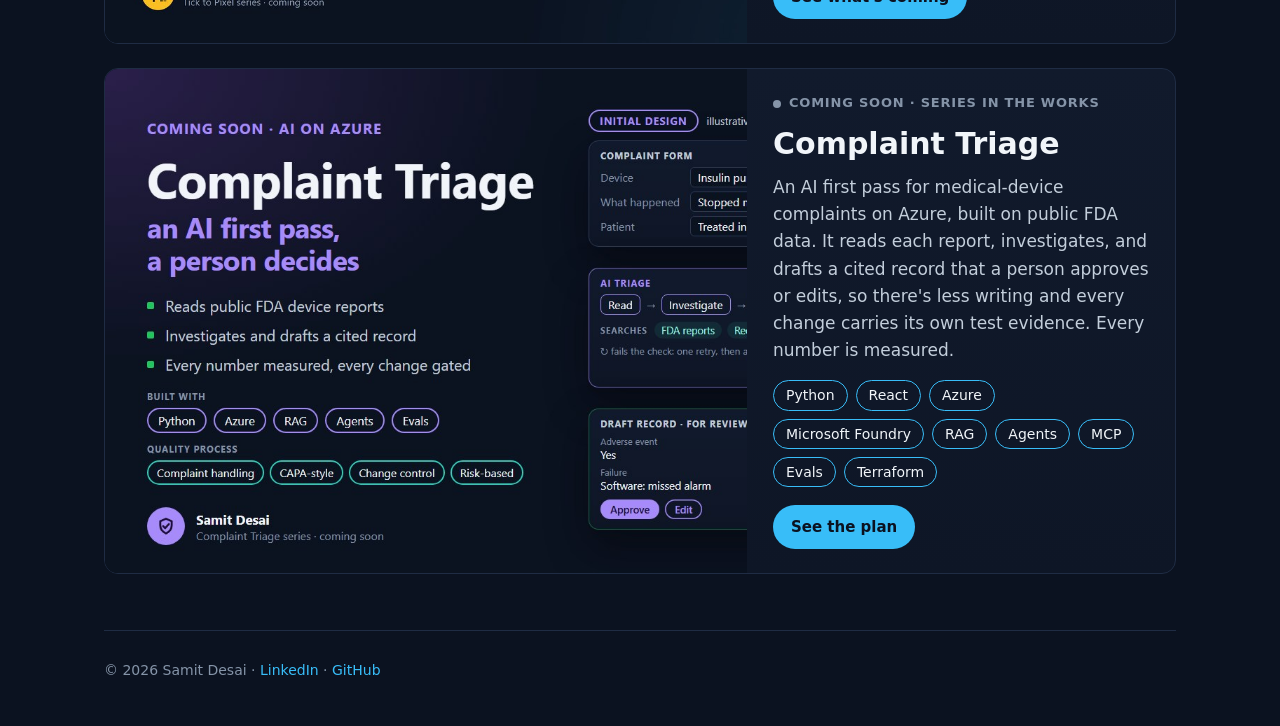
==== commit 49044cee: "Complaint Triage: animated explainer at the top, and every claim fact-checked One complaint moves th" ====
--- a/index.html
+++ b/index.html
@@ -166,7 +166,7 @@
 
   <div class="card featured">
     <a class="shot" href="complaint-triage/" aria-label="Coming soon: Complaint Triage, see the plan">
-      <img class="cover" src="img/complainttriage.jpg" alt="Cover: Complaint Triage, an AI first pass where a person decides, coming soon. Built with Python, Azure, RAG, agents and evals; quality process: complaint handling, CAPA, change control, risk-based. The initial design, as an illustrative example: a complaint form for an insulin pump goes into AI triage (read, investigate, verify; searching FDA reports, recalls and guidance; using RAG, an agent harness and an eval loop), and out comes a draft record with three verified sources for a person to approve or edit" width="1280" height="720">
+      <img class="cover" src="img/complainttriage.jpg" alt="Cover: Complaint Triage, an AI first pass where a person decides, coming soon. Built with Python, Azure, RAG, agents and evals; quality process: complaint handling, CAPA-style, change control, risk-based. The initial design, as an illustrative example: a complaint form for an insulin pump goes into AI triage (read, investigate, verify; searching FDA reports, recalls and guidance; using RAG, an agent harness and an eval loop), and out comes a draft record with three verified sources for a person to approve or edit" width="1280" height="720">
     </a>
     <div class="body">
       <span class="status soon">Coming soon · series in the works</span>
